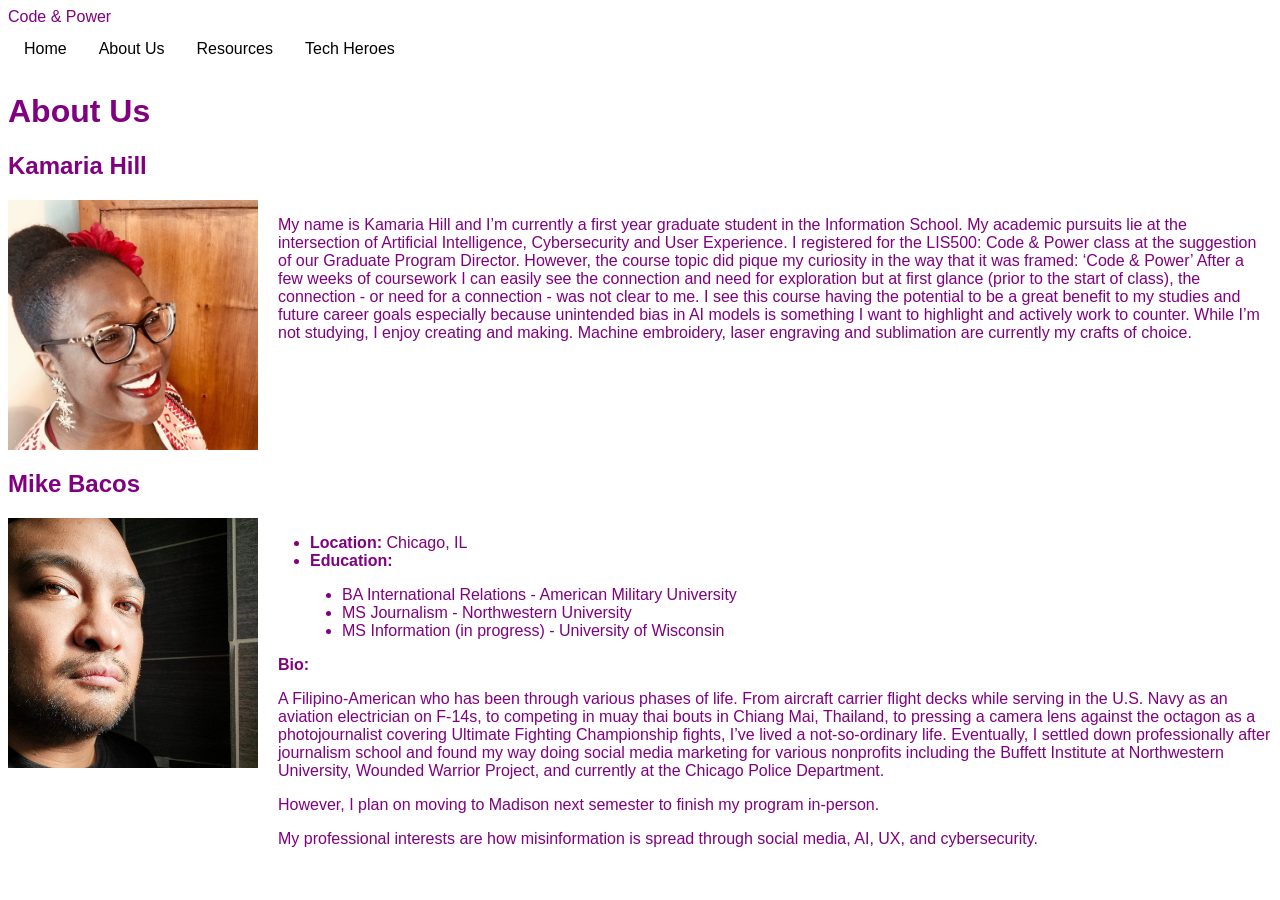
==== aboutus.html @ fb74d4ac "Update aboutus.html" ====
<!DOCTYPE html>
<html lang="en">
<head>
  <meta charset="UTF-8">
  <meta name="viewport" content="width=device-width, initial-scale=1">
  <title>About Us</title>
  <link rel="stylesheet" href="https://ladykay98.github.io/LIS500Project/style.css">
</head>
<body>
<!-- Site Header & Navigation -->
    <header class="site-header">
        <div class="logo">Code &amp; Power</div>
        <nav>
            <ul class="nav-links">
                <li><a href="https://ladykay98.github.io/LIS500Project/index.html" class="active">Home</a></li>
                <li><a href="https://ladykay98.github.io/LIS500Project/aboutus.html">About Us</a></li>
                <li><a href="https://ladykay98.github.io/LIS500Project/resources.html">Resources</a></li>
                <li><a href="https://ladykay98.github.io/LIS500Project/techheroes.html">Tech Heroes</a></li>
            </ul>
        </nav>
    </header>


<main>
	
  <h1>About Us</h1>
  <h2>Kamaria Hill</h2>
	<div class="content-container">
	<img src="assets/khill_headshot_small.jpeg" alt="Photo of Kamaria Hill" class="img-right">	
	<div class="text-container">	
  <p>My name is Kamaria Hill and I’m currently a first year graduate student in the Information School.
     My academic pursuits lie at the intersection of Artificial Intelligence, Cybersecurity and User Experience. 
     I registered for the LIS500: Code & Power class at the suggestion of our Graduate Program Director.
    However, the course topic did pique my curiosity in the way that it was framed: ‘Code & Power’ 
    After a few weeks of coursework I can easily see the connection and need for exploration but at first
     glance (prior to the start of class), the connection - or need for a connection - was not clear to me. 
     I see this course having the potential to be a great benefit to my studies and future career goals especially 
     because unintended bias in AI models is something I want to highlight and actively work to counter. 
     While I’m not studying, I enjoy creating and making. Machine embroidery, laser engraving and 
     sublimation are currently my crafts of choice. </p>
	</div>
	</div>
   <h2>Mike Bacos</h2>
 <div class="content-container">
<img src="assets/MikeBacos.jpg" alt="Photo of Mike Bacos">
<div class="text-container">	 
<ul> 
	<li><b>Location:</b> Chicago, IL</li>
  <li><b>Education:</b>
	  <ul>
		  <li>BA International Relations - American Military University</li>
     		<li>MS Journalism - Northwestern University</li> 
		  	<li>MS Information (in progress) - University of Wisconsin</li>
	  </ul>
  </li>
</ul>	 
 		 		
   <b>Bio:</b> 
   <p>A Filipino-American who has been through various phases of life. From aircraft carrier flight decks 
    while serving in the U.S. Navy as an aviation electrician on F-14s, to competing in muay thai bouts
     in Chiang Mai, Thailand, to pressing a camera lens against the octagon as a photojournalist covering
    Ultimate Fighting Championship fights, I’ve lived a not-so-ordinary life. Eventually, I settled down
    professionally after journalism school and found my way doing social media marketing for various 
    nonprofits including the Buffett Institute at Northwestern University, Wounded Warrior Project, 
    and currently at the Chicago Police Department. </p> 
    <p>However, I plan on moving to Madison next semester to finish my program in-person. </p>
    <p>My professional interests are how misinformation is spread through social media, AI, UX, and cybersecurity. </p>
	</div>
	</div>	
    
 
</main>




</body>
</html>
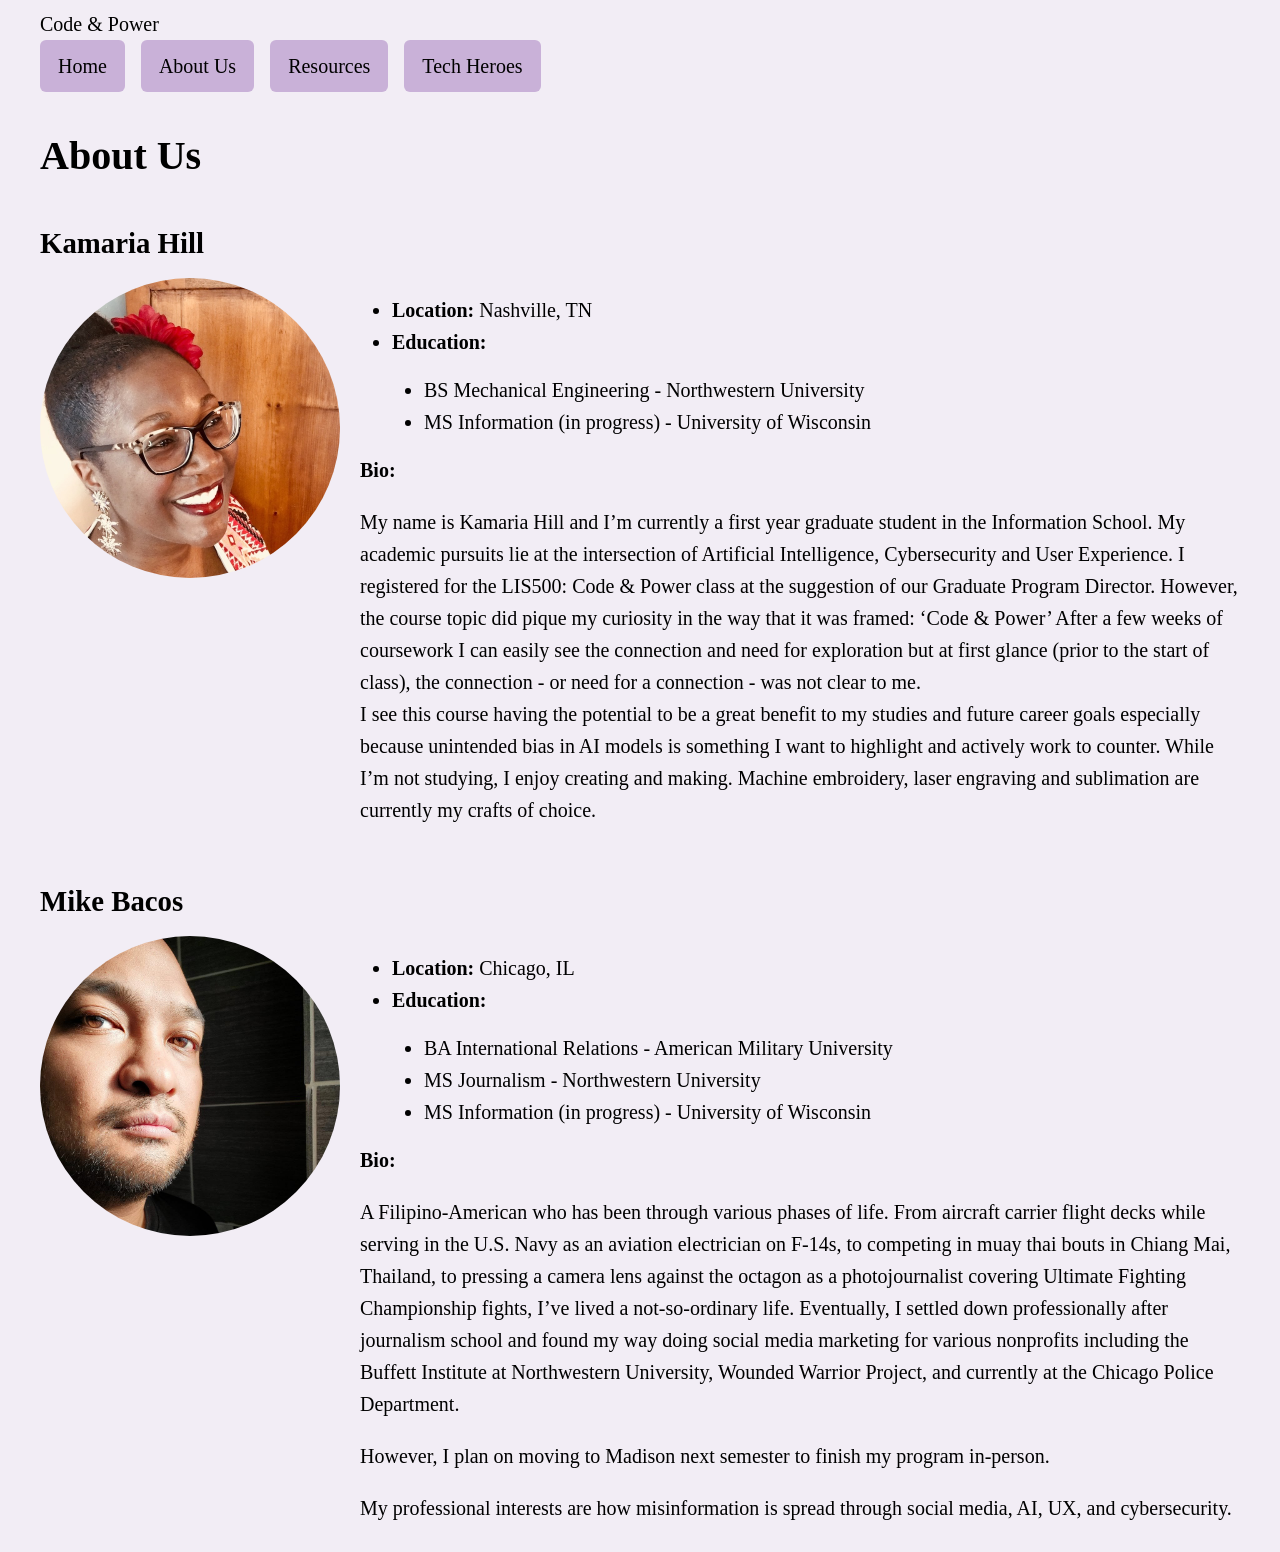
==== commit ca140783: "Revise About Us page content and styling Updated the About Us page with new content and images for K" ====
--- a/aboutus.html
+++ b/aboutus.html
@@ -26,14 +26,25 @@
   <h1>About Us</h1>
   <h2>Kamaria Hill</h2>
 	<div class="content-container">
-	<img src="assets/khill_headshot_small.jpeg" alt="Photo of Kamaria Hill" class="img-right">	
-	<div class="text-container">	
+	<img src="assets/khill_headshot_small.jpeg" alt="Photo of Kamaria Hill" class="img-right" style="border-radius: 50%; object-fit: cover; width: 300px; height: 300px;">	
+	<div class="text-container">	 
+<ul> 
+	<li><b>Location:</b> Nashville, TN</li>
+  <li><b>Education:</b>
+	  <ul>
+		  <li>BS Mechanical Engineering - Northwestern University</li>
+     	  <li>MS Information (in progress) - University of Wisconsin</li>
+	  </ul>
+  </li>
+</ul>	 
+ 		 		
+   <b>Bio:</b> 
   <p>My name is Kamaria Hill and I’m currently a first year graduate student in the Information School.
      My academic pursuits lie at the intersection of Artificial Intelligence, Cybersecurity and User Experience. 
      I registered for the LIS500: Code & Power class at the suggestion of our Graduate Program Director.
     However, the course topic did pique my curiosity in the way that it was framed: ‘Code & Power’ 
     After a few weeks of coursework I can easily see the connection and need for exploration but at first
-     glance (prior to the start of class), the connection - or need for a connection - was not clear to me. 
+     glance (prior to the start of class), the connection - or need for a connection - was not clear to me. <br>
      I see this course having the potential to be a great benefit to my studies and future career goals especially 
      because unintended bias in AI models is something I want to highlight and actively work to counter. 
      While I’m not studying, I enjoy creating and making. Machine embroidery, laser engraving and 
@@ -42,7 +53,7 @@
 	</div>
    <h2>Mike Bacos</h2>
  <div class="content-container">
-<img src="assets/MikeBacos.jpg" alt="Photo of Mike Bacos">
+<img src="assets/MikeBacos.jpg" alt="Photo of Mike Bacos" style="border-radius: 50%; object-fit: cover; width: 300px; height: 300px;">
 <div class="text-container">	 
 <ul> 
 	<li><b>Location:</b> Chicago, IL</li>
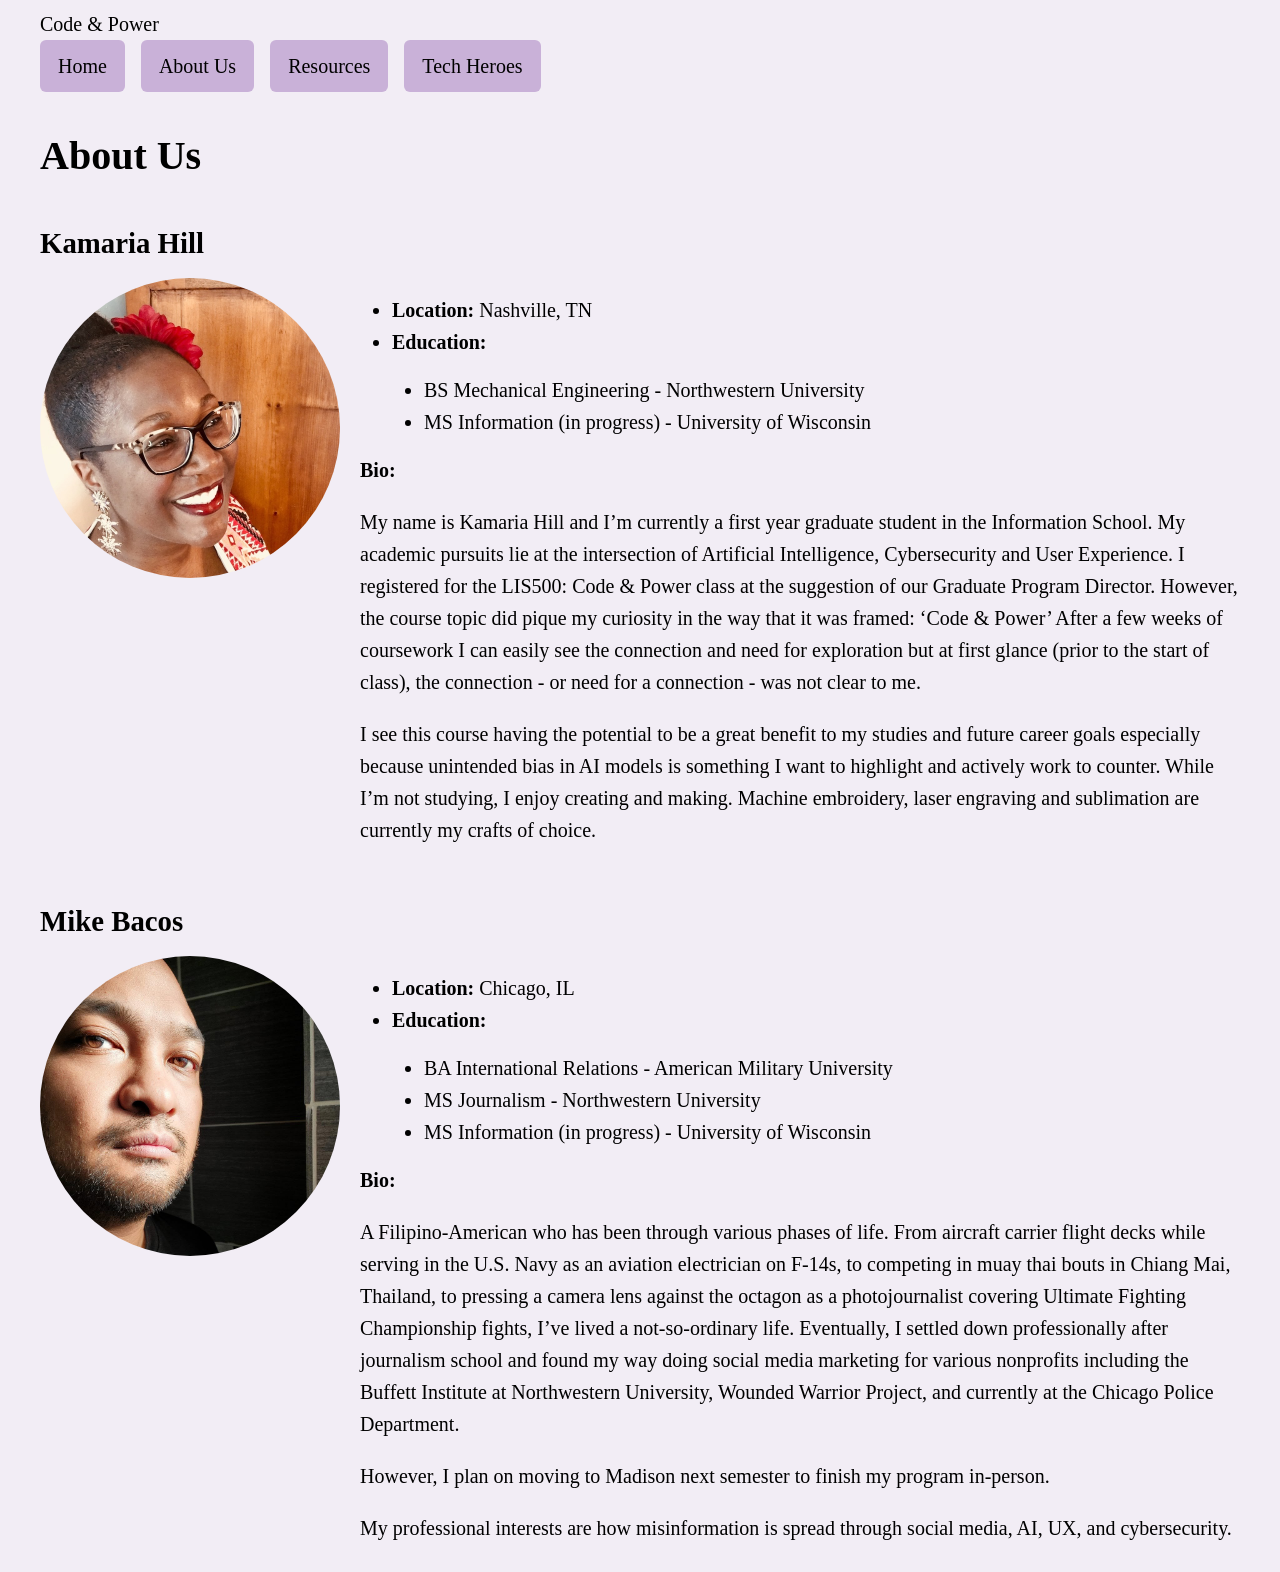
==== commit 4b2e247b: "Fix HTML formatting and structure in aboutus.html" ====
--- a/aboutus.html
+++ b/aboutus.html
@@ -26,7 +26,7 @@
   <h1>About Us</h1>
   <h2>Kamaria Hill</h2>
 	<div class="content-container">
-	<img src="assets/khill_headshot_small.jpeg" alt="Photo of Kamaria Hill" class="img-right" style="border-radius: 50%; object-fit: cover; width: 300px; height: 300px;">	
+	<img src="assets/khill_headshot_small.jpeg" alt="Photo of Kamaria Hill" class="img-right" style="border-radius: 50%; object-fit: cover; width: 300px; height: 300px;" float: left; margin-right: 20px; margin-bottom: 10px;">	
 	<div class="text-container">	 
 <ul> 
 	<li><b>Location:</b> Nashville, TN</li>
@@ -44,7 +44,8 @@
      I registered for the LIS500: Code & Power class at the suggestion of our Graduate Program Director.
     However, the course topic did pique my curiosity in the way that it was framed: ‘Code & Power’ 
     After a few weeks of coursework I can easily see the connection and need for exploration but at first
-     glance (prior to the start of class), the connection - or need for a connection - was not clear to me. <br>
+     glance (prior to the start of class), the connection - or need for a connection - was not clear to me. </p>
+	<p>
      I see this course having the potential to be a great benefit to my studies and future career goals especially 
      because unintended bias in AI models is something I want to highlight and actively work to counter. 
      While I’m not studying, I enjoy creating and making. Machine embroidery, laser engraving and 
@@ -53,7 +54,7 @@
 	</div>
    <h2>Mike Bacos</h2>
  <div class="content-container">
-<img src="assets/MikeBacos.jpg" alt="Photo of Mike Bacos" style="border-radius: 50%; object-fit: cover; width: 300px; height: 300px;">
+<img src="assets/MikeBacos.jpg" alt="Photo of Mike Bacos" style="border-radius: 50%; object-fit: cover; width: 300px; height: 300px;" float: left; margin-right: 20px; margin-bottom: 10px;">
 <div class="text-container">	 
 <ul> 
 	<li><b>Location:</b> Chicago, IL</li>
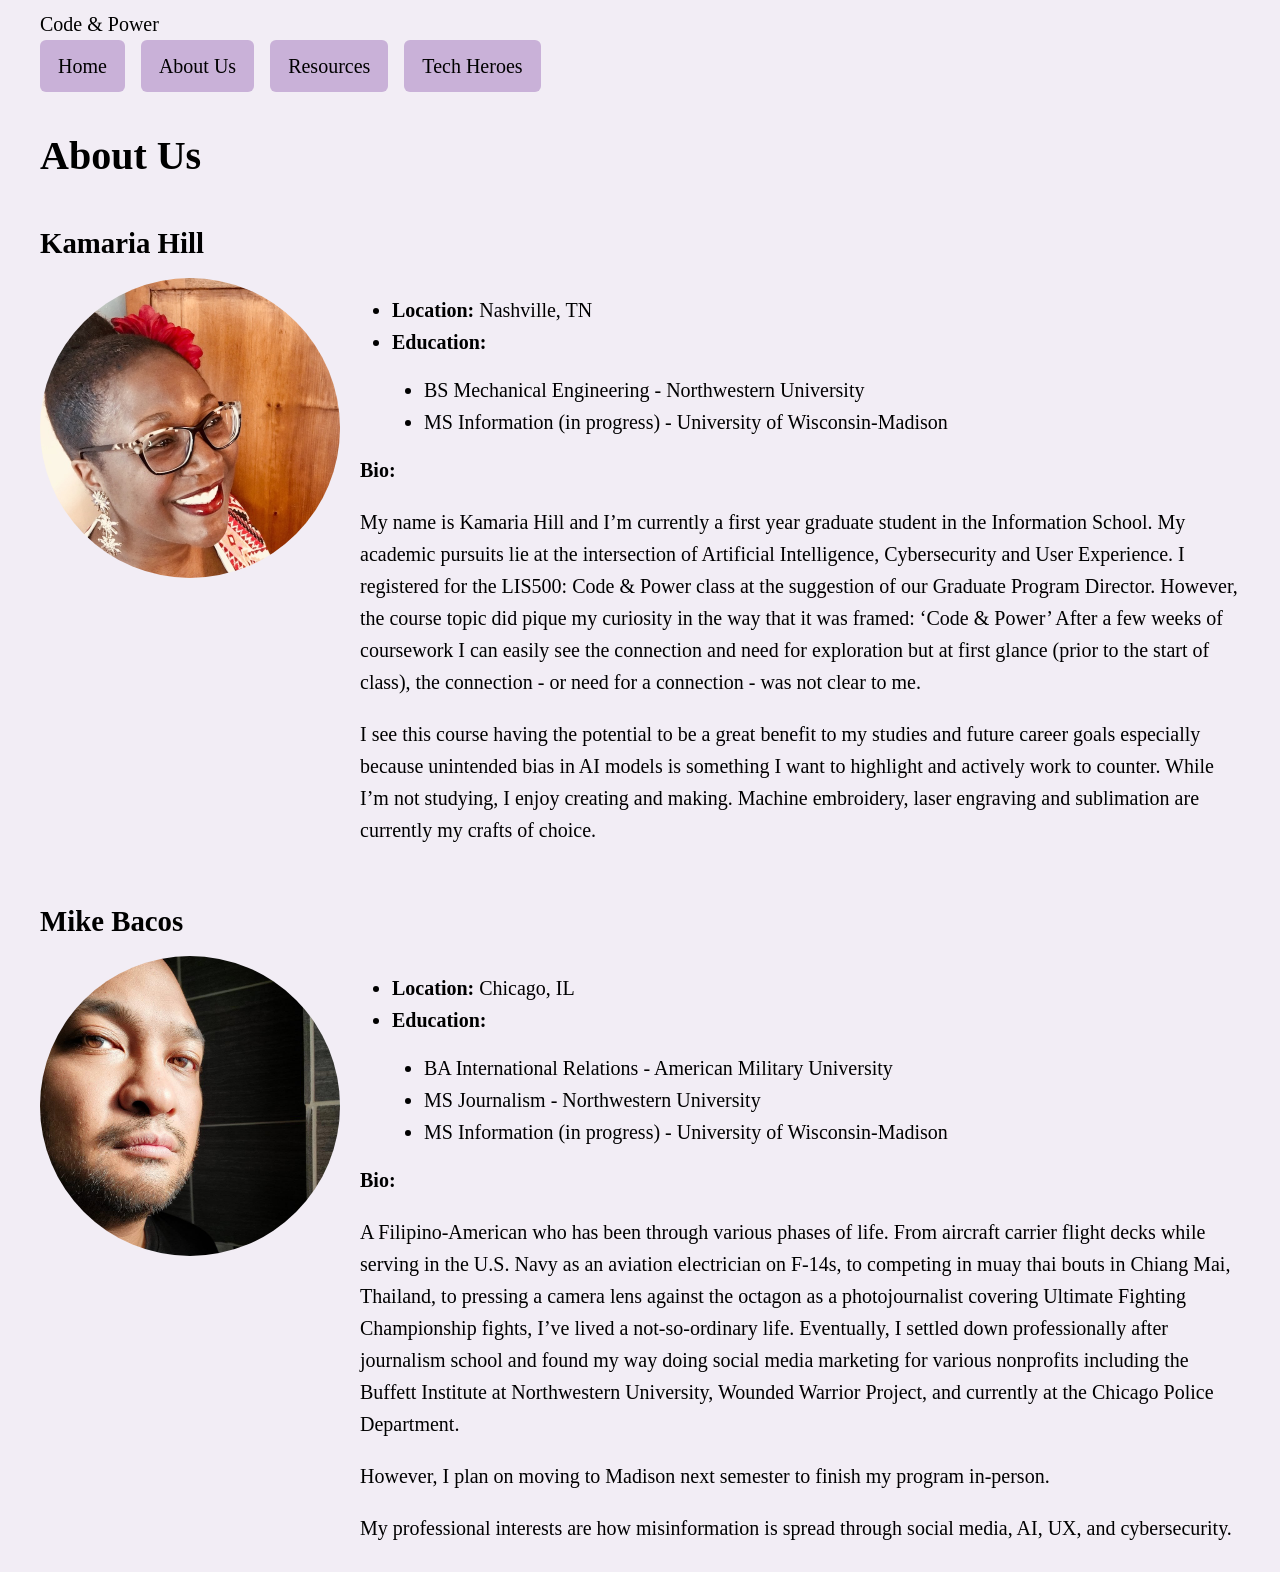
==== commit eae5e080: "Fix HTML formatting in aboutus.html" ====
--- a/aboutus.html
+++ b/aboutus.html
@@ -33,7 +33,7 @@
   <li><b>Education:</b>
 	  <ul>
 		  <li>BS Mechanical Engineering - Northwestern University</li>
-     	  <li>MS Information (in progress) - University of Wisconsin</li>
+     	  <li>MS Information (in progress) - University of Wisconsin-Madison</li>
 	  </ul>
   </li>
 </ul>	 
@@ -62,7 +62,7 @@
 	  <ul>
 		  <li>BA International Relations - American Military University</li>
      		<li>MS Journalism - Northwestern University</li> 
-		  	<li>MS Information (in progress) - University of Wisconsin</li>
+		  	<li>MS Information (in progress) - University of Wisconsin-Madison</li>
 	  </ul>
   </li>
 </ul>	 
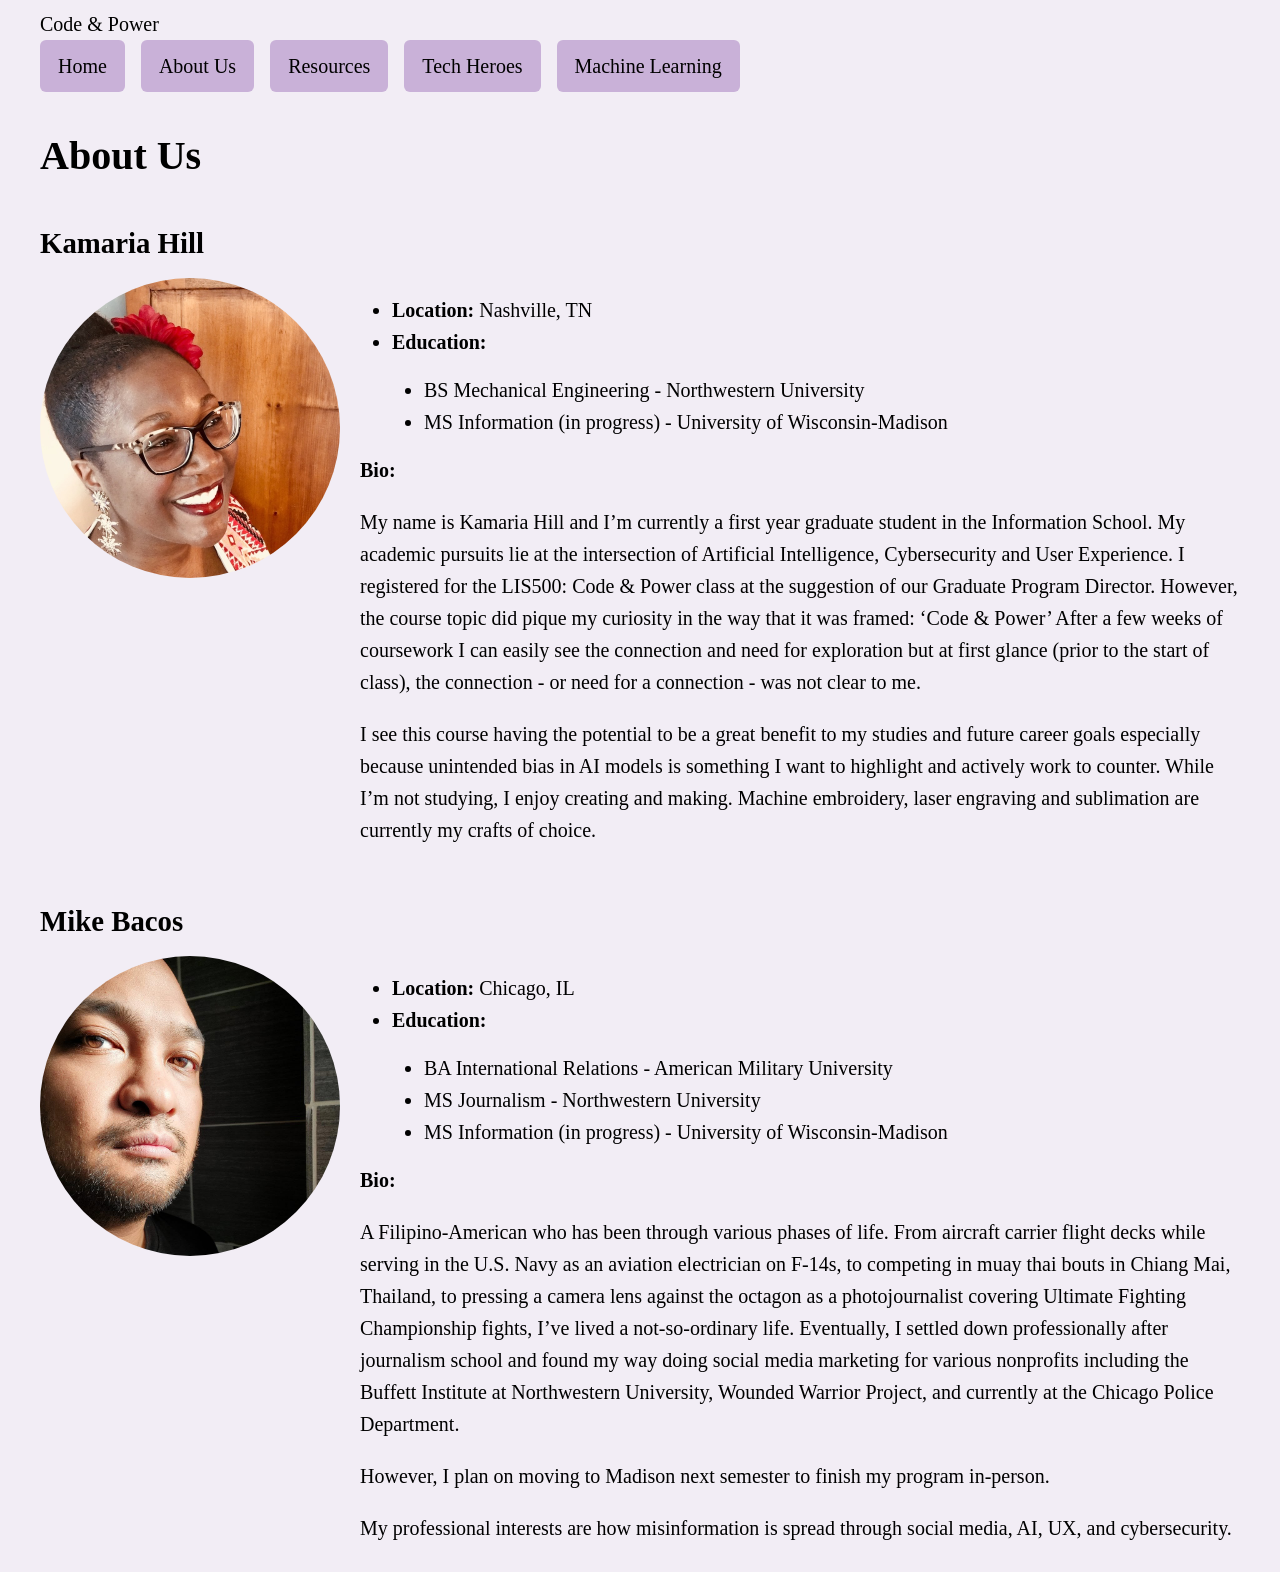
==== commit 23204f6f: "Update About Us page with new navigation link Added a new navigation link for 'Machine Learning' and" ====
--- a/aboutus.html
+++ b/aboutus.html
@@ -16,6 +16,7 @@
                 <li><a href="https://ladykay98.github.io/LIS500Project/aboutus.html">About Us</a></li>
                 <li><a href="https://ladykay98.github.io/LIS500Project/resources.html">Resources</a></li>
                 <li><a href="https://ladykay98.github.io/LIS500Project/techheroes.html">Tech Heroes</a></li>
+				<li><a href="https://ladykay98.github.io/LIS500Project/machine-learning-project.html">Machine Learning</a></li>
             </ul>
         </nav>
     </header>
@@ -26,7 +27,7 @@
   <h1>About Us</h1>
   <h2>Kamaria Hill</h2>
 	<div class="content-container">
-	<img src="assets/khill_headshot_small.jpeg" alt="Photo of Kamaria Hill" class="img-right" style="border-radius: 50%; object-fit: cover; width: 300px; height: 300px;" float: left; margin-right: 20px; margin-bottom: 10px;">	
+	<img src="assets/khill_headshot_small.jpeg" alt="Photo of Kamaria Hill" class="img-right" style="border-radius: 50%; object-fit: cover; width: 300px; height: 300px;" float: right; margin-right: 20px; margin-bottom: 10px;">	
 	<div class="text-container">	 
 <ul> 
 	<li><b>Location:</b> Nashville, TN</li>
@@ -54,7 +55,7 @@
 	</div>
    <h2>Mike Bacos</h2>
  <div class="content-container">
-<img src="assets/MikeBacos.jpg" alt="Photo of Mike Bacos" style="border-radius: 50%; object-fit: cover; width: 300px; height: 300px;" float: left; margin-right: 20px; margin-bottom: 10px;">
+<img src="assets/MikeBacos.jpg" alt="Photo of Mike Bacos" style="border-radius: 50%; object-fit: cover; width: 300px; height: 300px;" float: right; margin-right: 20px; margin-bottom: 10px;">
 <div class="text-container">	 
 <ul> 
 	<li><b>Location:</b> Chicago, IL</li>
